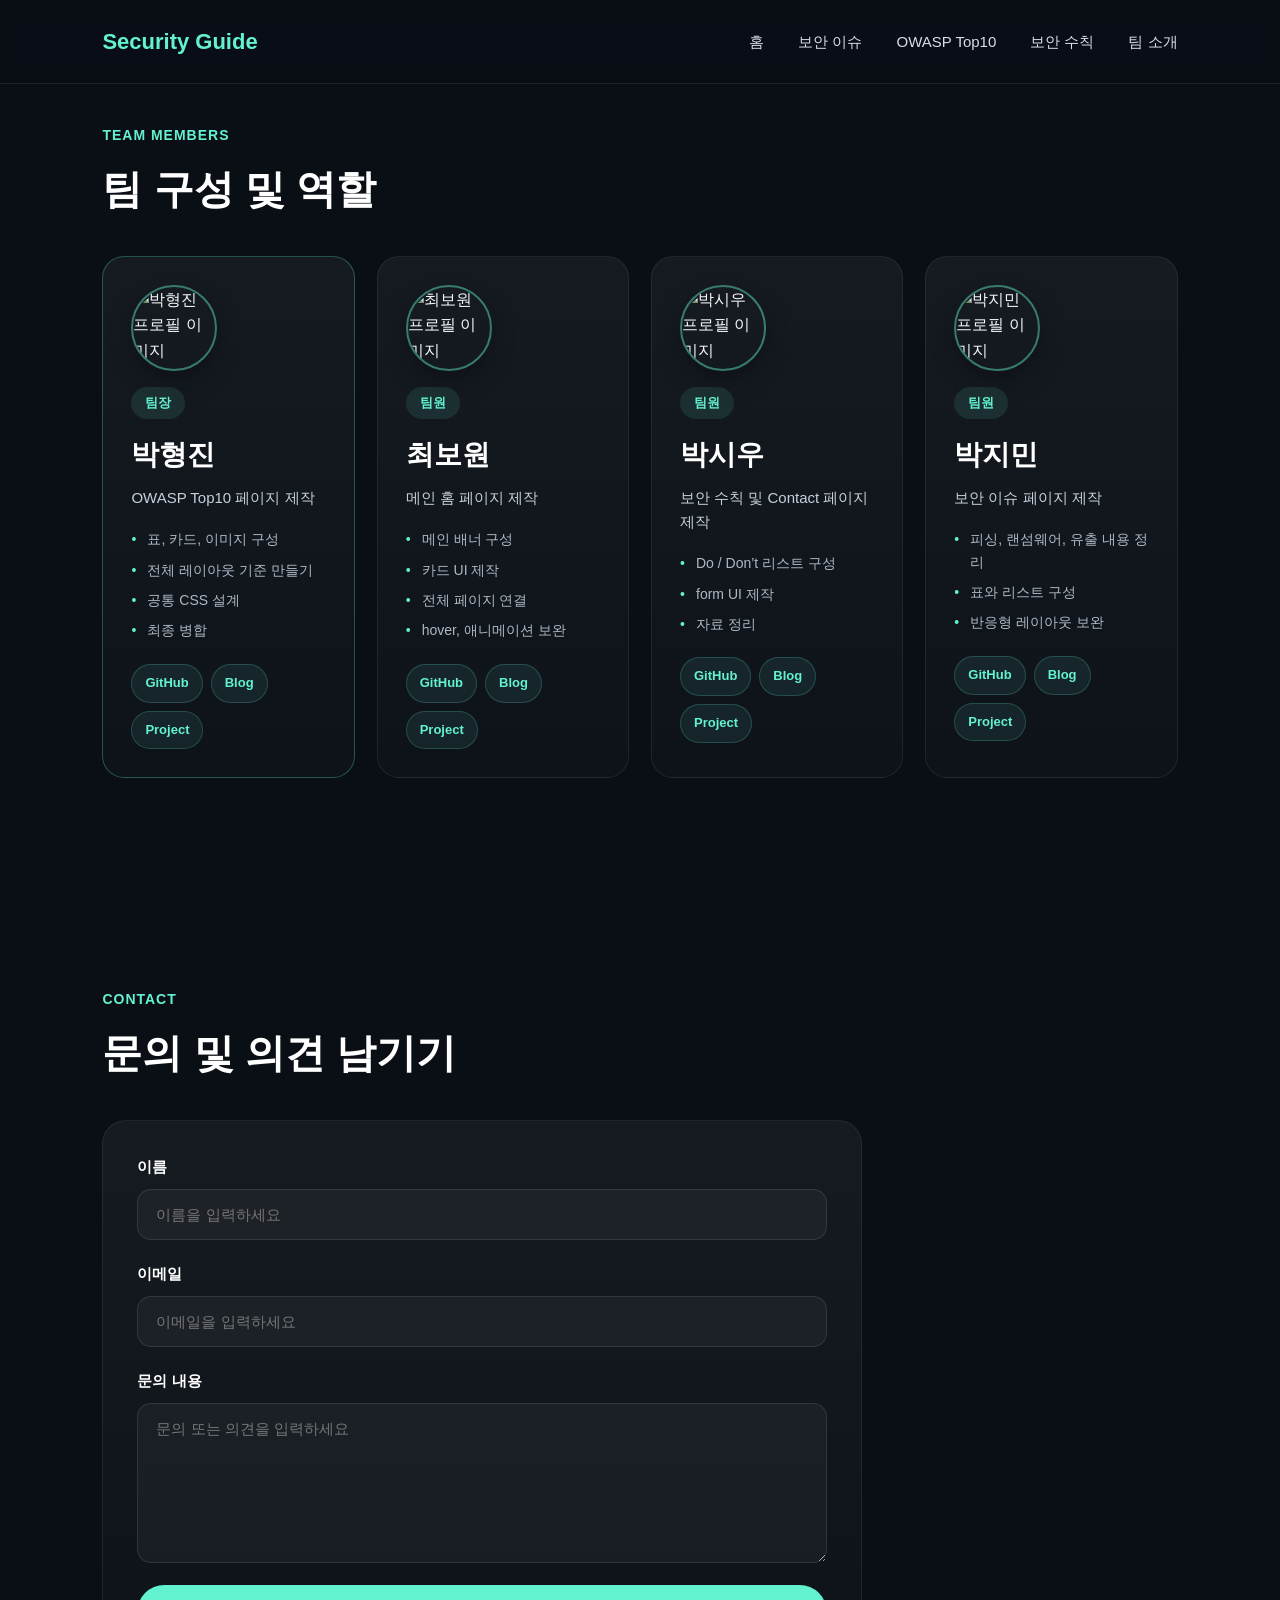
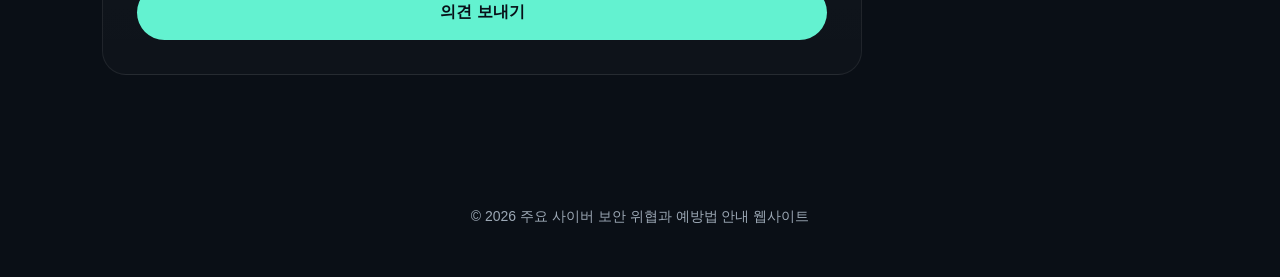
==== contact.html @ a044f568 "ver1" ====
<!doctype html>
<html lang="ko">
  <head>
    <meta charset="UTF-8" />
    <meta name="viewport" content="width=device-width, initial-scale=1.0" />
    <title>Security Guide</title>
    <link rel="stylesheet" href="style.css" />
    <link rel="stylesheet" href="contact.css" />
  </head>
  <body>
    <!-- 위쪽 이동하는 칸 -->
    <header class="header">
      <div class="logo">Security Guide</div>
      <nav class="nav">
        <ul>
          <li><a href="index.html">홈</a></li>
          <li><a href="issue.html">보안 이슈</a></li>
          <li><a href="owasp.html">OWASP Top10</a></li>
          <li><a href="real.html">보안 수칙</a></li>
          <li><a href="contact.html">팀 소개</a></li>
        </ul>
      </nav>
    </header>
    <!-- 팀원 역할 카드 -->
    <section class="section contact-section">
      <div class="section-title-wrap">
        <p class="section-label">Team Members</p>
        <h2 class="section-title">팀 구성 및 역할</h2>
      </div>
      <div class="team-grid">
        <div class="team-card leader">
          <img
            src="img/park.avif"
            alt="박형진 프로필 이미지"
            class="team-profile-img"
          />
          <span class="team-role">팀장</span>
          <h3>박형진</h3>
          <p>OWASP Top10 페이지 제작</p>
          <ul>
            <li>표, 카드, 이미지 구성</li>
            <li>전체 레이아웃 기준 만들기</li>
            <li>공통 CSS 설계</li>
            <li>최종 병합</li>
          </ul>
          <div class="member-links">
            <a href="#" target="_blank">GitHub</a>
            <a href="#" target="_blank">Blog</a>
            <a href="#" target="_blank">Project</a>
          </div>
        </div>
        <div class="team-card">
          <img
            src="img/park.avif"
            alt="최보원 프로필 이미지"
            class="team-profile-img"
          />
          <span class="team-role">팀원</span>
          <h3>최보원</h3>
          <p>메인 홈 페이지 제작</p>
          <ul>
            <li>메인 배너 구성</li>
            <li>카드 UI 제작</li>
            <li>전체 페이지 연결</li>
            <li>hover, 애니메이션 보완</li>
          </ul>
          <div class="member-links">
            <a href="#" target="_blank">GitHub</a>
            <a href="#" target="_blank">Blog</a>
            <a href="#" target="_blank">Project</a>
          </div>
        </div>
        <div class="team-card">
          <img
            src="img/siwoo.jpg"
            alt="박시우 프로필 이미지"
            class="team-profile-img"
          />
          <span class="team-role">팀원</span>
          <h3>박시우</h3>
          <p>보안 수칙 및 Contact 페이지 제작</p>
          <ul>
            <li>Do / Don’t 리스트 구성</li>
            <li>form UI 제작</li>
            <li>자료 정리</li>
          </ul>
          <div class="member-links">
            <a href="#" target="_blank">GitHub</a>
            <a href="#" target="_blank">Blog</a>
            <a href="#" target="_blank">Project</a>
          </div>
        </div>
        <div class="team-card">
          <img
            src="img/jimin.jpg"
            alt="박지민 프로필 이미지"
            class="team-profile-img"
          />
          <span class="team-role">팀원</span>
          <h3>박지민</h3>
          <p>보안 이슈 페이지 제작</p>
          <ul>
            <li>피싱, 랜섬웨어, 유출 내용 정리</li>
            <li>표와 리스트 구성</li>
            <li>반응형 레이아웃 보완</li>
          </ul>
          <div class="member-links">
            <a href="#" target="_blank">GitHub</a>
            <a href="#" target="_blank">Blog</a>
            <a href="#" target="_blank">Project</a>
          </div>
        </div>
      </div>
    </section>
    <!-- 문의 폼 -->
    <section class="section contact-form-section">
      <div class="section-title-wrap">
        <p class="section-label">Contact</p>
        <h2 class="section-title">문의 및 의견 남기기</h2>
      </div>
      <form class="contact-form">
        <div class="form-row">
          <label for="name">이름</label>
          <input type="text" id="name" placeholder="이름을 입력하세요" />
        </div>
        <div class="form-row">
          <label for="email">이메일</label>
          <input type="email" id="email" placeholder="이메일을 입력하세요" />
        </div>
        <div class="form-row">
          <label for="message">문의 내용</label>
          <textarea
            id="message"
            placeholder="문의 또는 의견을 입력하세요"
          ></textarea>
        </div>
        <button type="submit" class="form-btn">의견 보내기</button>
      </form>
    </section>
    <footer class="footer">
      <p>© 2026 주요 사이버 보안 위협과 예방법 안내 웹사이트</p>
    </footer>
  </body>
</html>
---- style.css ----
@import url('https://fonts.googleapis.com/css2?family=Pretendard:wght@400;500;600;700;800&display=swap');
* {
  margin: 0;
  padding: 0;
  box-sizing: border-box;
}

html {
  scroll-behavior: smooth;
}

/* =========================================================
  3. 사이트 전체 기본 설정
========================================================= */
body {
  font-family: 'Pretendard', sans-serif;
  background-color: #0a0f16;
  color: #f5f7fa;
  line-height: 1.6;
}

/* 링크 기본 밑줄 제거 */
a {
  text-decoration: none;
  color: inherit;
}

/* 리스트 점 제거 */
ul {
  list-style: none;
}

/* =========================================================
  섹션 설정
========================================================= */
.section {
  width: 100%;
  padding: 90px 8%;
}

/* 섹션 제목 묶음 */
.section-title-wrap {
  margin-bottom: 35px;
}

/* 섹션 위 작은 영어 라벨 */
.section-label {
  color: #63f2d0;
  font-size: 14px;
  font-weight: 600;
  margin-bottom: 10px;
  text-transform: uppercase;
  letter-spacing: 1px;
}

/* 섹션 큰 제목 */
.section-title {
  font-size: 40px;
  font-weight: 800;
  color: #ffffff;
}

/*==========================================================
  5. 상단 이동 쪽
========================================================= */
.header {
  width: 100%;
  padding: 24px 8%;
  display: flex;
  justify-content: space-between;
  align-items: center;
  position: sticky;
  top: 0;
  z-index: 1000;
  background: rgba(10, 15, 22, 0.82);
  backdrop-filter: blur(10px);
  border-bottom: 1px solid rgba(255, 255, 255, 0.08);
}

.logo {
  font-size: 22px;
  font-weight: 800;
  color: #63f2d0;
}

.nav ul {
  display: flex;
  gap: 34px;
}

.nav a {
  font-size: 15px;
  color: #d8dee9;
  transition: 0.25s;
}

.nav a:hover {
  color: #63f2d0;
}

/* =========================================================
메인 화면 파트
========================================================= */
.hero {
  position: relative;
  min-height: 88vh;
  display: flex;
  flex-direction: row;
  justify-content: space-between;
  align-items: center;
  gap: 40px;
  padding: 0 8%;
  background:
    linear-gradient(rgba(6, 10, 16, 0.6), rgba(6, 10, 16, 0.78)),
    url('img/main-bg.jpg') center/cover no-repeat;
  overflow: hidden;
}

.hero-overlay {
  position: absolute;
  inset: 0;
  background:
    radial-gradient(
      circle at 70% 30%,
      rgba(99, 242, 208, 0.14),
      transparent 28%
    ),
    linear-gradient(
      90deg,
      rgba(8, 12, 18, 0.96) 0%,
      rgba(8, 12, 18, 0.72) 40%,
      rgba(8, 12, 18, 0.25) 100%
    );
  z-index: 1;
}

.hero-content {
  position: relative;
  z-index: 2;
  flex: 1;
  max-width: 700px;
}

.hero-image {
  position: relative;
  z-index: 2;
  flex: 1;
  display: flex;
  justify-content: flex-end;
  align-items: center;
  transform: translateY(-20px);
}

.hero-image img {
  display: block;
  width: 100%;
  max-width: 700px;
  height: auto;
  object-fit: contain;
  filter: drop-shadow(0 20px 40px rgba(0, 0, 0, 0.35));
}

.hero-subtitle {
  font-size: 14px;
  font-weight: 700;
  color: #63f2d0;
  letter-spacing: 2px;
  margin-bottom: 14px;
}

.hero h1 {
  font-size: 64px;
  font-weight: 800;
  line-height: 1.1;
  margin-bottom: 24px;
}

.hero-text {
  font-size: 19px;
  color: #c8d0da;
  margin-bottom: 34px;
}

.hero-buttons {
  display: flex;
  gap: 16px;
  flex-wrap: wrap;
}

/* =========================================================
버튼
========================================================= */
.btn {
  display: inline-block;
  padding: 15px 26px;
  border-radius: 999px;
  font-weight: 700;
  font-size: 15px;
  transition: 0.25s ease;
}

.btn-primary {
  background: #63f2d0;
  color: #081018;
}

.btn-primary:hover {
  transform: translateY(-2px);
  box-shadow: 0 10px 24px rgba(99, 242, 208, 0.25);
}

.btn-secondary {
  border: 1px solid rgba(255, 255, 255, 0.18);
  background: rgba(255, 255, 255, 0.04);
  color: #ffffff;
}

.btn-secondary:hover {
  border-color: #63f2d0;
  color: #63f2d0;
}

/* =========================================================
사이트 소개하는 곳
========================================================= */
.intro-grid {
  display: grid;
  grid-template-columns: 1.1fr 1fr;
  gap: 28px;
}

.intro-text-box,
.quick-card,
.tip-item,
.issue-card,
.owasp-card {
  background: linear-gradient(
    180deg,
    rgba(255, 255, 255, 0.04),
    rgba(255, 255, 255, 0.02)
  );
  border: 1px solid rgba(255, 255, 255, 0.06);
  border-radius: 20px;
}

.intro-text-box {
  padding: 32px;
  color: #d2d9e3;
  font-size: 17px;
}

.intro-text-box p + p {
  margin-top: 16px;
}

.quick-links {
  display: flex;
  flex-direction: column;
  gap: 18px;
}

.quick-card {
  display: flex;
  align-items: center;
  gap: 20px;
  padding: 24px;
  transition: 0.25s;
}

.quick-card:hover {
  transform: translateY(-4px);
  border-color: rgba(99, 242, 208, 0.35);
  box-shadow: 0 12px 30px rgba(0, 0, 0, 0.22);
}

.quick-number {
  min-width: 52px;
  height: 52px;
  border-radius: 50%;
  background: rgba(99, 242, 208, 0.1);
  color: #63f2d0;
  display: flex;
  justify-content: center;
  align-items: center;
  font-weight: 800;
}

.quick-card h3 {
  font-size: 22px;
  margin-bottom: 4px;
  color: #ffffff;
}

.quick-card p {
  font-size: 15px;
  color: #b7c0cb;
}

/* =========================================================
실생활 보안 수칙 파트
========================================================= */
.tips-list {
  display: grid;
  grid-template-columns: repeat(2, 1fr);
  gap: 18px;
}

/* 수칙 하나하나 */
.tip-item {
  padding: 24px 28px;
  font-size: 16px;
  color: #eef2f7;
  position: relative;
  padding-left: 70px;
  display: flex;
  flex-direction: column;
  justify-content: center;
}

.tip-item::before {
  content: '✓';
  position: absolute;
  left: 22px;
  top: 50%;
  transform: translateY(-50%);
  width: 24px;
  height: 24px;
  border-radius: 50%;
  background: rgba(99, 242, 208, 0.14);
  color: #63f2d0;
  font-weight: 800;
  display: flex;
  justify-content: center;
  align-items: center;
}
.tip-item h3 {
  font-size: 24px;
  margin-bottom: 10px;
  color: #ffffff;
}

.tip-item p {
  font-size: 15px;
  color: #c7d0da;
  margin-bottom: 10px;
  line-height: 1.6;
}

.tip-item span {
  font-size: 15px;
  font-weight: 600;
  color: #63f2d0;
}

.tips-more-link-wrap {
  margin-top: 32px;
  display: flex;
  justify-content: center;
}

.tips-more-link {
  display: inline-flex;
  align-items: center;
  justify-content: center;
  padding: 18px 42px;
  min-width: 320px;
  border-radius: 18px;
  background: linear-gradient(
    180deg,
    rgba(99, 242, 208, 0.08),
    rgba(99, 242, 208, 0.03)
  );
  border: 1px solid rgba(99, 242, 208, 0.2);
  color: #63f2d0;
  font-size: 20px;
  font-weight: 700;
  text-decoration: none;
  box-shadow: 0 10px 24px rgba(0, 0, 0, 0.18);
  transition: all 0.25s ease;
}

.tips-more-link:hover {
  background: linear-gradient(
    180deg,
    rgba(99, 242, 208, 0.14),
    rgba(99, 242, 208, 0.06)
  );
  border-color: rgba(99, 242, 208, 0.45);
  transform: translateY(-2px);
  box-shadow: 0 16px 30px rgba(99, 242, 208, 0.1);
}
/* =========================================================
최신 보안 뉴스
========================================================= */
.issue-grid {
  display: grid;
  grid-template-columns: repeat(3, 1fr);
  gap: 22px;
}

.issue-card {
  padding: 30px;
  min-height: 280px;
  display: flex;
  flex-direction: column;
  justify-content: space-between;
  transition: 0.25s;
}

.issue-card:hover {
  transform: translateY(-6px);
  border-color: rgba(99, 242, 208, 0.35);
  box-shadow: 0 14px 32px rgba(0, 0, 0, 0.24);
}

.issue-tag {
  display: inline-block;
  margin-bottom: 14px;
  color: #63f2d0;
  font-size: 13px;
  font-weight: 700;
  letter-spacing: 1px;
}

.issue-card h3 {
  font-size: 28px;
  margin-bottom: 12px;
}

.issue-card p {
  font-size: 16px;
  color: #c3ccd6;
  margin-bottom: 22px;
}

.card-link {
  width: fit-content;
  font-weight: 700;
  color: #ffffff;
  border-bottom: 1px solid rgba(255, 255, 255, 0.2);
  padding-bottom: 4px;
  transition: 0.25s;
}

.card-link:hover {
  color: #63f2d0;
  border-color: #63f2d0;
}

/* =========================================================
owasp 파트
========================================================= */
.owasp-grid {
  display: grid;
  grid-template-columns: repeat(4, 1fr);
  gap: 18px;
}

.owasp-card {
  padding: 24px;
  min-height: 190px;
}

.owasp-card h3 {
  font-size: 22px;
  color: #63f2d0;
  margin-bottom: 12px;
}

.owasp-card p {
  color: #c7d0da;
  font-size: 15px;
}

/* =========================================================
  13. 하단 글
========================================================= */
.bottom-banner {
  position: relative;
  margin: 40px 8% 0;
  border-radius: 28px;
  overflow: hidden;
  min-height: 300px;
  display: flex;
  align-items: center;
  justify-content: center;
  padding: 50px 8%;
  background:
    linear-gradient(rgba(5, 10, 15, 0.6), rgba(5, 10, 15, 0.76)),
    url('img/bottom-bg.jpg') center/cover no-repeat;
}

.bottom-overlay {
  position: absolute;
  inset: 0;
  background: linear-gradient(
    90deg,
    rgba(9, 14, 20, 0.92),
    rgba(9, 14, 20, 0.45)
  );
}

.bottom-content {
  position: relative;
  z-index: 2;
  text-align: center;
  max-width: 950px;
}

.bottom-label {
  color: #63f2d0;
  font-size: 13px;
  font-weight: 700;
  letter-spacing: 2px;
  margin-bottom: 18px;
  text-transform: uppercase;
}

.bottom-content h2 {
  font-size: 42px;
  line-height: 1.25;
  font-weight: 800;
  color: #ffffff;
}

/* =========================================================
가장 아래쪽
========================================================= */
.footer {
  text-align: center;
  padding: 40px 20px 50px;
  color: #9ca8b5;
  font-size: 14px;
}

/* =========================================================
반응형 움직임?
========================================================= */
@media (max-width: 1200px) {
  .hero h1 {
    font-size: 56px;
  }

  .issue-grid {
    grid-template-columns: 1fr;
  }

  .owasp-grid {
    grid-template-columns: repeat(2, 1fr);
  }

  .hero-image img {
    max-width: 430px;
  }
}

@media (max-width: 900px) {
  .header {
    flex-direction: column;
    gap: 16px;
  }

  .nav ul {
    gap: 18px;
    flex-wrap: wrap;
    justify-content: center;
  }

  .hero {
    min-height: 78vh;
    flex-direction: column;
    justify-content: center;
    text-align: center;
    padding-top: 60px;
    padding-bottom: 60px;
  }

  .hero h1 {
    font-size: 44px;
  }

  .hero-text {
    font-size: 17px;
  }

  .intro-grid,
  .tips-list,
  .owasp-grid {
    grid-template-columns: 1fr;
  }

  .section-title {
    font-size: 32px;
  }

  .bottom-content h2 {
    font-size: 32px;
  }

  .hero-buttons {
    justify-content: center;
  }

  .hero-image img {
    max-width: 360px;
    margin-top: 10px;
  }
}

@media (max-width: 600px) {
  .section {
    padding: 70px 6%;
  }

  .header {
    padding: 20px 6%;
  }

  .hero {
    padding-left: 6%;
    padding-right: 6%;
  }

  .hero h1 {
    font-size: 34px;
  }

  .hero-text {
    font-size: 15px;
  }

  .btn {
    width: 100%;
    text-align: center;
  }

  .issue-card h3,
  .quick-card h3 {
    font-size: 22px;
  }

  .bottom-banner {
    margin: 20px 6% 0;
    min-height: 220px;
  }

  .bottom-content h2 {
    font-size: 26px;
  }

  .hero-image img {
    max-width: 280px;
  }
}
---- contact.css ----
/* =========================================================
  팀원 카드 전체 영역
========================================================= */
.contact-section {
  padding-top: 40px;
}

.team-grid {
  display: grid;
  grid-template-columns: repeat(4, 1fr);
  gap: 22px;
}

/* =========================================================
  팀원 카드 디자인
========================================================= */
.team-card {
  padding: 28px;
  border-radius: 22px;
  background: linear-gradient(
    180deg,
    rgba(255, 255, 255, 0.05),
    rgba(255, 255, 255, 0.02)
  );
  border: 1px solid rgba(255, 255, 255, 0.07);
  transition: 0.25s ease;

  display: flex;
  flex-direction: column;
  align-items: flex-start;
}

.team-card:hover {
  transform: translateY(-6px);
  border-color: rgba(99, 242, 208, 0.35);
  box-shadow: 0 16px 32px rgba(0, 0, 0, 0.24);
}

.team-card.leader {
  border-color: rgba(99, 242, 208, 0.28);
}

/* =========================================================
  팀원 프로필 이미지
========================================================= */
.team-profile-img {
  width: 86px;
  height: 86px;
  border-radius: 50%;
  object-fit: cover;
  margin-bottom: 16px;
  border: 2px solid rgba(99, 242, 208, 0.45);
  box-shadow: 0 10px 24px rgba(0, 0, 0, 0.28);
}

/* =========================================================
  팀장 / 팀원 표시
========================================================= */
.team-role {
  display: inline-block;
  margin-bottom: 14px;
  padding: 6px 14px;
  border-radius: 999px;
  background: rgba(99, 242, 208, 0.1);
  color: #63f2d0;
  font-size: 13px;
  font-weight: 700;
}

/* =========================================================
  이름 / 설명
========================================================= */
.team-card h3 {
  font-size: 28px;
  color: #ffffff;
  margin-bottom: 8px;
}

.team-card p {
  color: #c7d0da;
  font-size: 15px;
  margin-bottom: 18px;
}

/* =========================================================
  담당 업무 리스트
========================================================= */
.team-card ul {
  display: flex;
  flex-direction: column;
  gap: 8px;
}

.team-card li {
  color: #aeb8c4;
  font-size: 14px;
  position: relative;
  padding-left: 16px;
}

.team-card li::before {
  content: '•';
  position: absolute;
  left: 0;
  color: #63f2d0;
}

/* =========================================================
  링크 버튼 (GitHub / Blog / Project)
========================================================= */
.member-links {
  display: flex;
  flex-wrap: wrap;
  gap: 8px;
  margin-top: 22px;
}

.member-links a {
  padding: 8px 13px;
  border-radius: 999px;
  background: rgba(99, 242, 208, 0.08);
  border: 1px solid rgba(99, 242, 208, 0.2);
  color: #63f2d0;
  font-size: 13px;
  font-weight: 700;
  transition: 0.25s ease;
}

.member-links a:hover {
  background: rgba(99, 242, 208, 0.16);
  border-color: rgba(99, 242, 208, 0.45);
  transform: translateY(-2px);
}

/* =========================================================
  문의 폼 영역
========================================================= */
.contact-form-section {
  padding-top: 40px;
  margin-top: 80px;
}

.contact-form {
  max-width: 760px;
  padding: 34px;
  border-radius: 24px;
  background: linear-gradient(
    180deg,
    rgba(255, 255, 255, 0.05),
    rgba(255, 255, 255, 0.02)
  );
  border: 1px solid rgba(255, 255, 255, 0.07);
}

/* =========================================================
  입력 필드
========================================================= */
.form-row {
  display: flex;
  flex-direction: column;
  gap: 10px;
  margin-bottom: 22px;
}

.form-row label {
  color: #ffffff;
  font-size: 15px;
  font-weight: 700;
}

.form-row input,
.form-row textarea {
  width: 100%;
  padding: 16px 18px;
  border-radius: 14px;
  border: 1px solid rgba(255, 255, 255, 0.1);
  background: rgba(255, 255, 255, 0.04);
  color: #ffffff;
  font-size: 15px;
  outline: none;
  font-family: inherit;
}

.form-row input:focus,
.form-row textarea:focus {
  border-color: rgba(99, 242, 208, 0.55);
}

.form-row textarea {
  min-height: 160px;
  resize: vertical;
}

/* =========================================================
  제출 버튼
========================================================= */
.form-btn {
  width: 100%;
  padding: 17px;
  border: none;
  border-radius: 999px;
  background: #63f2d0;
  color: #081018;
  font-size: 16px;
  font-weight: 800;
  cursor: pointer;
  transition: 0.25s ease;
}

.form-btn:hover {
  transform: translateY(-2px);
  box-shadow: 0 12px 26px rgba(99, 242, 208, 0.22);
}

/* =========================================================
  반응형
========================================================= */
@media (max-width: 1200px) {
  .team-grid {
    grid-template-columns: repeat(2, 1fr);
  }
}

@media (max-width: 700px) {
  .team-grid {
    grid-template-columns: 1fr;
  }

  .contact-form {
    padding: 24px;
  }

  .team-card h3 {
    font-size: 24px;
  }
}
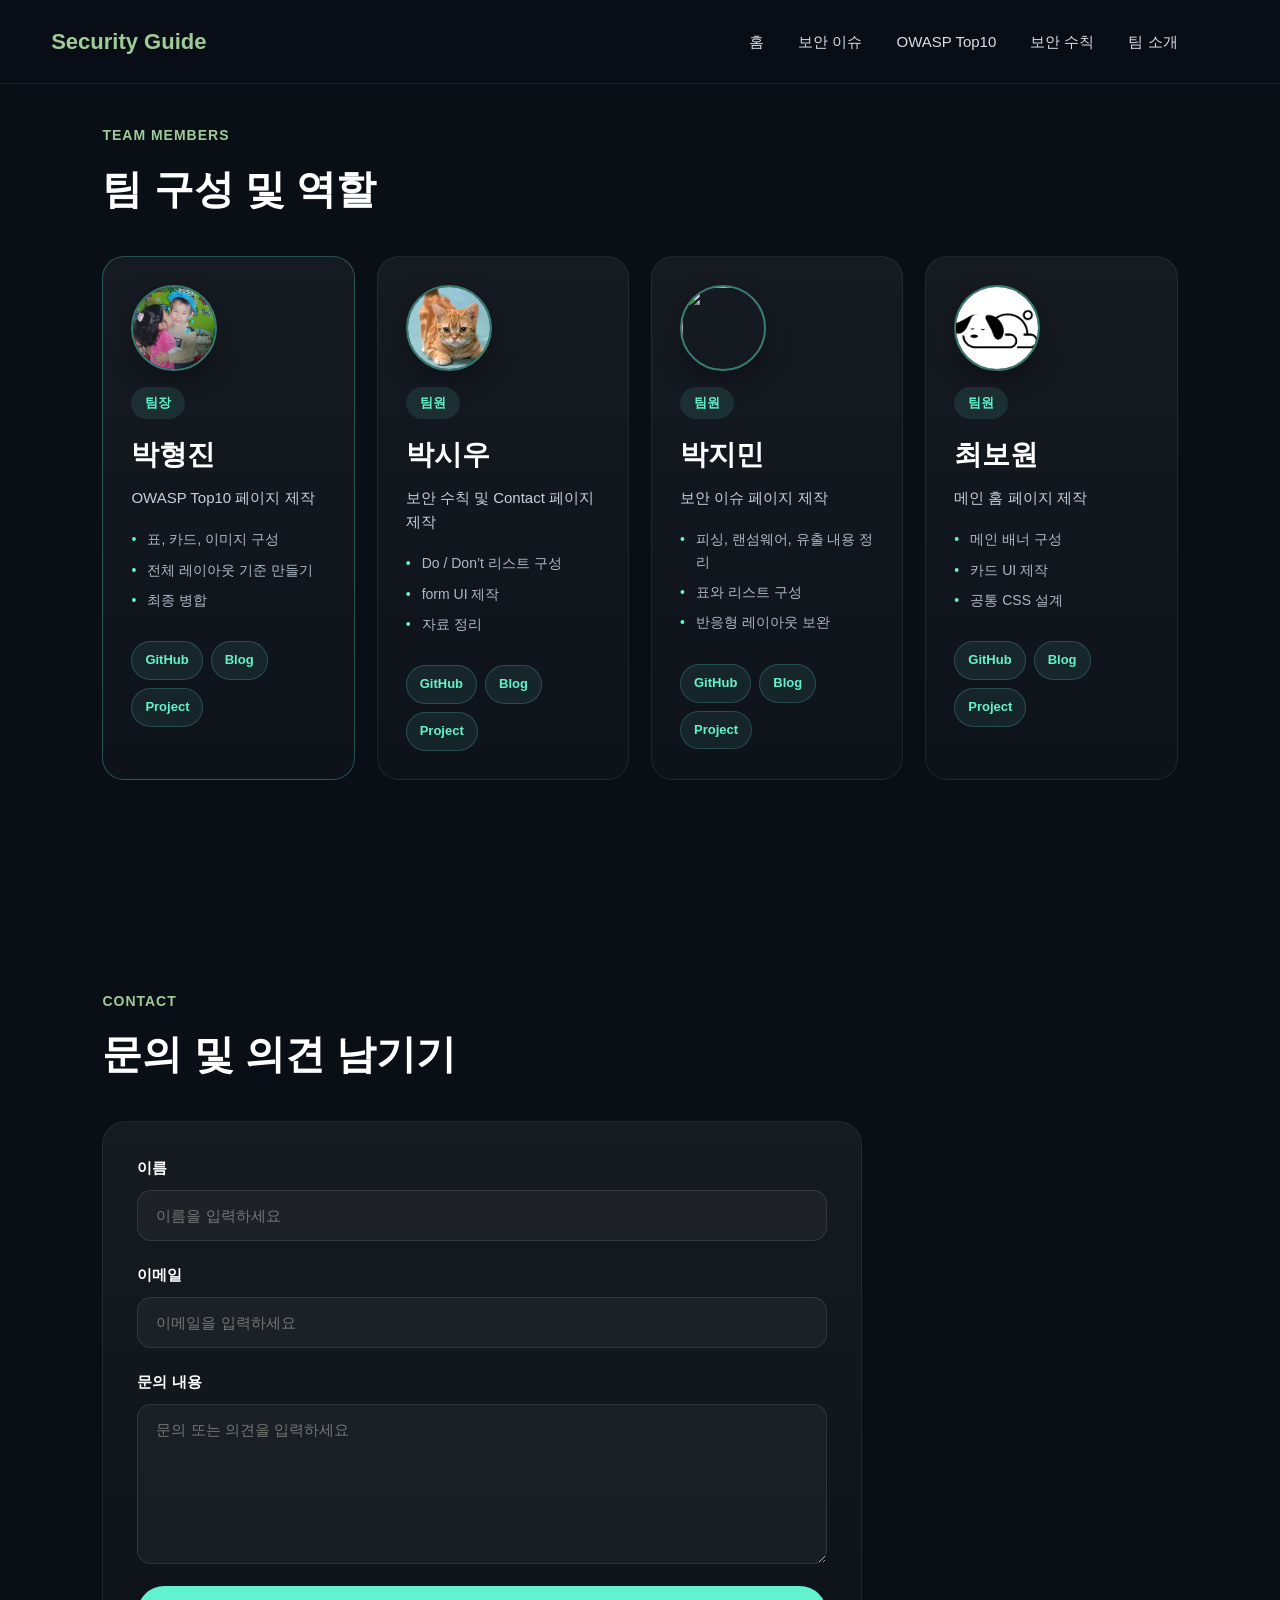
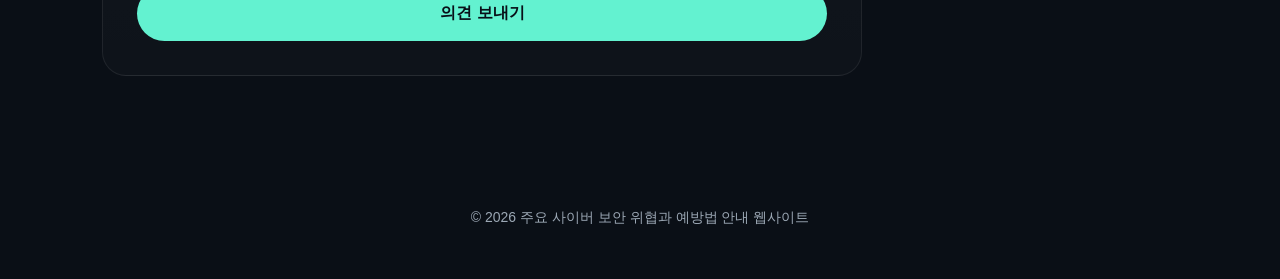
==== commit ece1489d: "ver1.1" ====
--- a/contact.html
+++ b/contact.html
@@ -28,54 +28,31 @@
         <h2 class="section-title">팀 구성 및 역할</h2>
       </div>
       <div class="team-grid">
+        <!-- 박형진 -->
         <div class="team-card leader">
-          <img
-            src="img/park.avif"
-            alt="박형진 프로필 이미지"
-            class="team-profile-img"
-          />
+          <img src="img/realpark.jpg" class="team-profile-img" />
           <span class="team-role">팀장</span>
           <h3>박형진</h3>
           <p>OWASP Top10 페이지 제작</p>
           <ul>
             <li>표, 카드, 이미지 구성</li>
             <li>전체 레이아웃 기준 만들기</li>
-            <li>공통 CSS 설계</li>
             <li>최종 병합</li>
           </ul>
           <div class="member-links">
-            <a href="#" target="_blank">GitHub</a>
-            <a href="#" target="_blank">Blog</a>
-            <a href="#" target="_blank">Project</a>
+            <a href="https://github.com/hamzgi" target="_blank">GitHub</a>
+            <a href="https://hamzgi.tistory.com/" target="_blank">Blog</a>
+            <a
+              href="https://my-portfolio-one-roan-5qzfohg8ig.vercel.app/"
+              target="_blank"
+              >Project</a
+            >
           </div>
         </div>
+
+        <!-- 박시우 -->
         <div class="team-card">
-          <img
-            src="img/park.avif"
-            alt="최보원 프로필 이미지"
-            class="team-profile-img"
-          />
-          <span class="team-role">팀원</span>
-          <h3>최보원</h3>
-          <p>메인 홈 페이지 제작</p>
-          <ul>
-            <li>메인 배너 구성</li>
-            <li>카드 UI 제작</li>
-            <li>전체 페이지 연결</li>
-            <li>hover, 애니메이션 보완</li>
-          </ul>
-          <div class="member-links">
-            <a href="#" target="_blank">GitHub</a>
-            <a href="#" target="_blank">Blog</a>
-            <a href="#" target="_blank">Project</a>
-          </div>
-        </div>
-        <div class="team-card">
-          <img
-            src="img/siwoo.jpg"
-            alt="박시우 프로필 이미지"
-            class="team-profile-img"
-          />
+          <img src="img/siwoo.png" class="team-profile-img" />
           <span class="team-role">팀원</span>
           <h3>박시우</h3>
           <p>보안 수칙 및 Contact 페이지 제작</p>
@@ -85,17 +62,19 @@
             <li>자료 정리</li>
           </ul>
           <div class="member-links">
-            <a href="#" target="_blank">GitHub</a>
-            <a href="#" target="_blank">Blog</a>
-            <a href="#" target="_blank">Project</a>
+            <a href="https://github.com/park478392" target="_blank">GitHub</a>
+            <a href="https://blog.naver.com/darknix03088" target="_blank"
+              >Blog</a
+            >
+            <a href=":https://abc-theta-seven.vercel.app/" target="_blank"
+              >Project</a
+            >
           </div>
         </div>
+
+        <!-- 박지민 -->
         <div class="team-card">
-          <img
-            src="img/jimin.jpg"
-            alt="박지민 프로필 이미지"
-            class="team-profile-img"
-          />
+          <img src="img/jimin.jpg" class="team-profile-img" />
           <span class="team-role">팀원</span>
           <h3>박지민</h3>
           <p>보안 이슈 페이지 제작</p>
@@ -105,9 +84,35 @@
             <li>반응형 레이아웃 보완</li>
           </ul>
           <div class="member-links">
-            <a href="#" target="_blank">GitHub</a>
-            <a href="#" target="_blank">Blog</a>
-            <a href="#" target="_blank">Project</a>
+            <a href="https://github.com/wlals0693" target="_blank">GitHub</a>
+            <a href="https://jimin0703.tistory.com/" target="_blank">Blog</a>
+            <a
+              href="https://portfolio-zeta-ten-lrqroc49jx.vercel.app/"
+              target="_blank"
+              >Project</a
+            >
+          </div>
+        </div>
+
+        <!-- 최보원 -->
+        <div class="team-card">
+          <img src="img/bowon.png" class="team-profile-img" />
+          <span class="team-role">팀원</span>
+          <h3>최보원</h3>
+          <p>메인 홈 페이지 제작</p>
+          <ul>
+            <li>메인 배너 구성</li>
+            <li>카드 UI 제작</li>
+            <li>공통 CSS 설계</li>
+          </ul>
+          <div class="member-links">
+            <a href="https://github.com/Solalise" target="_blank">GitHub</a>
+            <a href="https://choebowon0.tistory.com/" target="_blank">Blog</a>
+            <a
+              href="https://portfolio-site-green-eta.vercel.app/"
+              target="_blank"
+              >Project</a
+            >
           </div>
         </div>
       </div>
--- a/style.css
+++ b/style.css
@@ -45,7 +45,7 @@
 
 /* 섹션 위 작은 영어 라벨 */
 .section-label {
-  color: #63f2d0;
+  color: #9fcb98;
   font-size: 14px;
   font-weight: 600;
   margin-bottom: 10px;
@@ -65,7 +65,7 @@
 ========================================================= */
 .header {
   width: 100%;
-  padding: 24px 8%;
+  padding: 24px 8% 24px 4%;
   display: flex;
   justify-content: space-between;
   align-items: center;
@@ -80,7 +80,7 @@
 .logo {
   font-size: 22px;
   font-weight: 800;
-  color: #63f2d0;
+  color: #9fcb98;
 }
 
 .nav ul {
@@ -93,9 +93,8 @@
   color: #d8dee9;
   transition: 0.25s;
 }
-
 .nav a:hover {
-  color: #63f2d0;
+  color: #9fcb98;
 }
 
 /* =========================================================
@@ -110,27 +109,14 @@
   align-items: center;
   gap: 40px;
   padding: 0 8%;
-  background:
-    linear-gradient(rgba(6, 10, 16, 0.6), rgba(6, 10, 16, 0.78)),
-    url('img/main-bg.jpg') center/cover no-repeat;
+  background: url('img/main-bg.jpg') center/cover no-repeat;
   overflow: hidden;
 }
 
 .hero-overlay {
   position: absolute;
   inset: 0;
-  background:
-    radial-gradient(
-      circle at 70% 30%,
-      rgba(99, 242, 208, 0.14),
-      transparent 28%
-    ),
-    linear-gradient(
-      90deg,
-      rgba(8, 12, 18, 0.96) 0%,
-      rgba(8, 12, 18, 0.72) 40%,
-      rgba(8, 12, 18, 0.25) 100%
-    );
+  background: rgba(8, 12, 18, 0.72);
   z-index: 1;
 }
 
@@ -163,7 +149,7 @@
 .hero-subtitle {
   font-size: 14px;
   font-weight: 700;
-  color: #63f2d0;
+  color: #9fcb98;
   letter-spacing: 2px;
   margin-bottom: 14px;
 }
@@ -200,13 +186,13 @@
 }
 
 .btn-primary {
-  background: #63f2d0;
+  background: #9fcb98;
   color: #081018;
 }
 
 .btn-primary:hover {
   transform: translateY(-2px);
-  box-shadow: 0 10px 24px rgba(99, 242, 208, 0.25);
+  box-shadow: 0 10px 24px rgba(159, 203, 152, 0.25);
 }
 
 .btn-secondary {
@@ -216,8 +202,8 @@
 }
 
 .btn-secondary:hover {
-  border-color: #63f2d0;
-  color: #63f2d0;
+  border-color: #9fcb98;
+  color: #9fcb98;
 }
 
 /* =========================================================
@@ -269,7 +255,7 @@
 
 .quick-card:hover {
   transform: translateY(-4px);
-  border-color: rgba(99, 242, 208, 0.35);
+  border-color: rgba(159, 203, 152, 0.45);
   box-shadow: 0 12px 30px rgba(0, 0, 0, 0.22);
 }
 
@@ -277,8 +263,8 @@
   min-width: 52px;
   height: 52px;
   border-radius: 50%;
-  background: rgba(99, 242, 208, 0.1);
-  color: #63f2d0;
+  background: rgba(159, 203, 152, 0.1);
+  color: #9fcb98;
   display: flex;
   justify-content: center;
   align-items: center;
@@ -326,8 +312,8 @@
   width: 24px;
   height: 24px;
   border-radius: 50%;
-  background: rgba(99, 242, 208, 0.14);
-  color: #63f2d0;
+  background: rgba(159, 203, 152, 0.14);
+  color: #9fcb98;
   font-weight: 800;
   display: flex;
   justify-content: center;
@@ -349,7 +335,7 @@
 .tip-item span {
   font-size: 15px;
   font-weight: 600;
-  color: #63f2d0;
+  color: #9fcb98;
 }
 
 .tips-more-link-wrap {
@@ -367,11 +353,11 @@
   border-radius: 18px;
   background: linear-gradient(
     180deg,
-    rgba(99, 242, 208, 0.08),
-    rgba(99, 242, 208, 0.03)
+    rgba(159, 203, 152, 0.08),
+    rgba(159, 203, 152, 0.03)
   );
-  border: 1px solid rgba(99, 242, 208, 0.2);
-  color: #63f2d0;
+  border: 1px solid rgba(159, 203, 152, 0.2);
+  color: #9fcb98;
   font-size: 20px;
   font-weight: 700;
   text-decoration: none;
@@ -383,11 +369,11 @@
   background: linear-gradient(
     180deg,
     rgba(99, 242, 208, 0.14),
-    rgba(99, 242, 208, 0.06)
+    rgba(159, 203, 152, 0.06)
   );
-  border-color: rgba(99, 242, 208, 0.45);
+  border-color: rgba(159, 203, 152, 0.45);
   transform: translateY(-2px);
-  box-shadow: 0 16px 30px rgba(99, 242, 208, 0.1);
+  box-shadow: 0 16px 30px rgba(159, 203, 152, 0.1);
 }
 /* =========================================================
 최신 보안 뉴스
@@ -416,7 +402,7 @@
 .issue-tag {
   display: inline-block;
   margin-bottom: 14px;
-  color: #63f2d0;
+  color: #9fcb98;
   font-size: 13px;
   font-weight: 700;
   letter-spacing: 1px;
@@ -443,8 +429,8 @@
 }
 
 .card-link:hover {
-  color: #63f2d0;
-  border-color: #63f2d0;
+  color: #9fcb98;
+  border-color: #9fcb98;
 }
 
 /* =========================================================
@@ -463,7 +449,7 @@
 
 .owasp-card h3 {
   font-size: 22px;
-  color: #63f2d0;
+  color: #9fcb98;
   margin-bottom: 12px;
 }
 
@@ -485,19 +471,13 @@
   align-items: center;
   justify-content: center;
   padding: 50px 8%;
-  background:
-    linear-gradient(rgba(5, 10, 15, 0.6), rgba(5, 10, 15, 0.76)),
-    url('img/bottom-bg.jpg') center/cover no-repeat;
+  background: url('img/bottom-bg.jpg') center/cover no-repeat;
 }
 
 .bottom-overlay {
   position: absolute;
   inset: 0;
-  background: linear-gradient(
-    90deg,
-    rgba(9, 14, 20, 0.92),
-    rgba(9, 14, 20, 0.45)
-  );
+  background: rgba(9, 14, 20, 0.72);
 }
 
 .bottom-content {
@@ -508,7 +488,7 @@
 }
 
 .bottom-label {
-  color: #63f2d0;
+  color: #9fcb98;
   font-size: 13px;
   font-weight: 700;
   letter-spacing: 2px;
@@ -613,7 +593,7 @@
   }
 
   .header {
-    padding: 20px 6%;
+    padding: 20px 6% 20px 4%;
   }
 
   .hero {
@@ -650,5 +630,188 @@
 
   .hero-image img {
     max-width: 280px;
-  }
-}
+    margin-top: 10px;
+  }
+}
+
+/* Add spacing between navigation bar and scrolled content */
+#issues {
+  padding-top: 100px; /* Adjust this value to increase or decrease the spacing */
+}
+
+#issues {
+  scroll-margin-top: 150px;
+}
+
+#tips {
+  scroll-margin-top: 50px;
+}
+
+/* real.html */
+.real-hero {
+  justify-content: center;
+  text-align: center;
+  min-height: 115vh;
+  padding: 110px 4% 90px;
+}
+
+.real-hero-content {
+  max-width: 1500px;
+  width: 100%;
+  margin: 0 auto;
+}
+
+.rule-tabs {
+  display: flex;
+  justify-content: center;
+  gap: 16px;
+  margin: 38px 0 48px;
+  flex-wrap: wrap;
+}
+
+.rule-tab {
+  min-width: 120px;
+  padding: 14px 22px;
+  border-radius: 14px;
+  background: rgba(99, 242, 208, 0.1);
+  border: 1px solid rgba(99, 242, 208, 0.35);
+  color: #63f2d0;
+  font-weight: 800;
+  text-align: center;
+}
+
+.rule-tab.active {
+  background: #63f2d0;
+  color: #081018;
+  font-weight: 900;
+}
+
+.rule-card-grid {
+  display: grid;
+  grid-template-columns: repeat(4, 1fr);
+  gap: 28px;
+  text-align: left;
+}
+
+.rule-card {
+  min-height: 560px;
+  padding: 36px;
+}
+
+.rule-summary {
+  margin: 18px 0;
+  padding: 14px 16px;
+  border-radius: 14px;
+  background: rgba(99, 242, 208, 0.08);
+  border-left: 4px solid #63f2d0;
+  color: #c8fff3;
+  font-weight: 800;
+  line-height: 1.5;
+}
+
+.rule-points {
+  list-style: none;
+  padding: 0;
+  margin: 0 0 18px;
+}
+
+.rule-points li {
+  padding: 10px 0;
+  color: #cbd5df;
+  border-bottom: 1px solid rgba(255, 255, 255, 0.07);
+  line-height: 1.5;
+}
+
+.rule-points strong {
+  display: inline-block;
+  min-width: 48px;
+  margin-right: 8px;
+  color: #63f2d0;
+}
+
+.rule-desc {
+  margin-top: auto;
+  padding-top: 12px;
+  color: #aeb9c6;
+  font-size: 15px;
+  line-height: 1.7;
+}
+
+.action-title {
+  text-align: center;
+}
+
+.action-card-wrap {
+  display: flex;
+  justify-content: center;
+  gap: 80px;
+  flex-wrap: wrap;
+}
+
+.action-card {
+  width: 520px;
+  max-width: 45%;
+  padding: 50px 45px;
+}
+
+.action-card h3 {
+  margin-bottom: 32px;
+}
+
+.action-list {
+  list-style: none;
+  padding: 0;
+  margin: 0;
+}
+
+.action-list li {
+  margin-bottom: 22px;
+  font-size: 16px;
+  font-weight: 600;
+  line-height: 1.8;
+}
+
+.do-list li {
+  color: #63f2d0;
+}
+
+.dont-list li {
+  color: #ff6b6b;
+}
+
+.action-bottom-box {
+  margin-top: 25px;
+  padding: 18px;
+  border-radius: 12px;
+  font-weight: 600;
+}
+
+.do-bottom {
+  border-left: 4px solid #63f2d0;
+}
+
+.dont-bottom {
+  border-left: 4px solid #ff6b6b;
+}
+
+@media (max-width: 1200px) {
+  .rule-card-grid {
+    grid-template-columns: repeat(2, 1fr);
+  }
+
+  .action-card {
+    width: 100%;
+    max-width: 520px;
+  }
+}
+
+@media (max-width: 700px) {
+  .rule-card-grid {
+    grid-template-columns: 1fr;
+  }
+
+  .action-card {
+    width: 100%;
+    max-width: 100%;
+  }
+}
--- a/contact.css
+++ b/contact.css
@@ -234,3 +234,12 @@
     font-size: 24px;
   }
 }
+.team-card {
+  display: flex;
+  flex-direction: column;
+  height: 100%;
+}
+
+.member-links {
+  margin-top: 30px;
+}
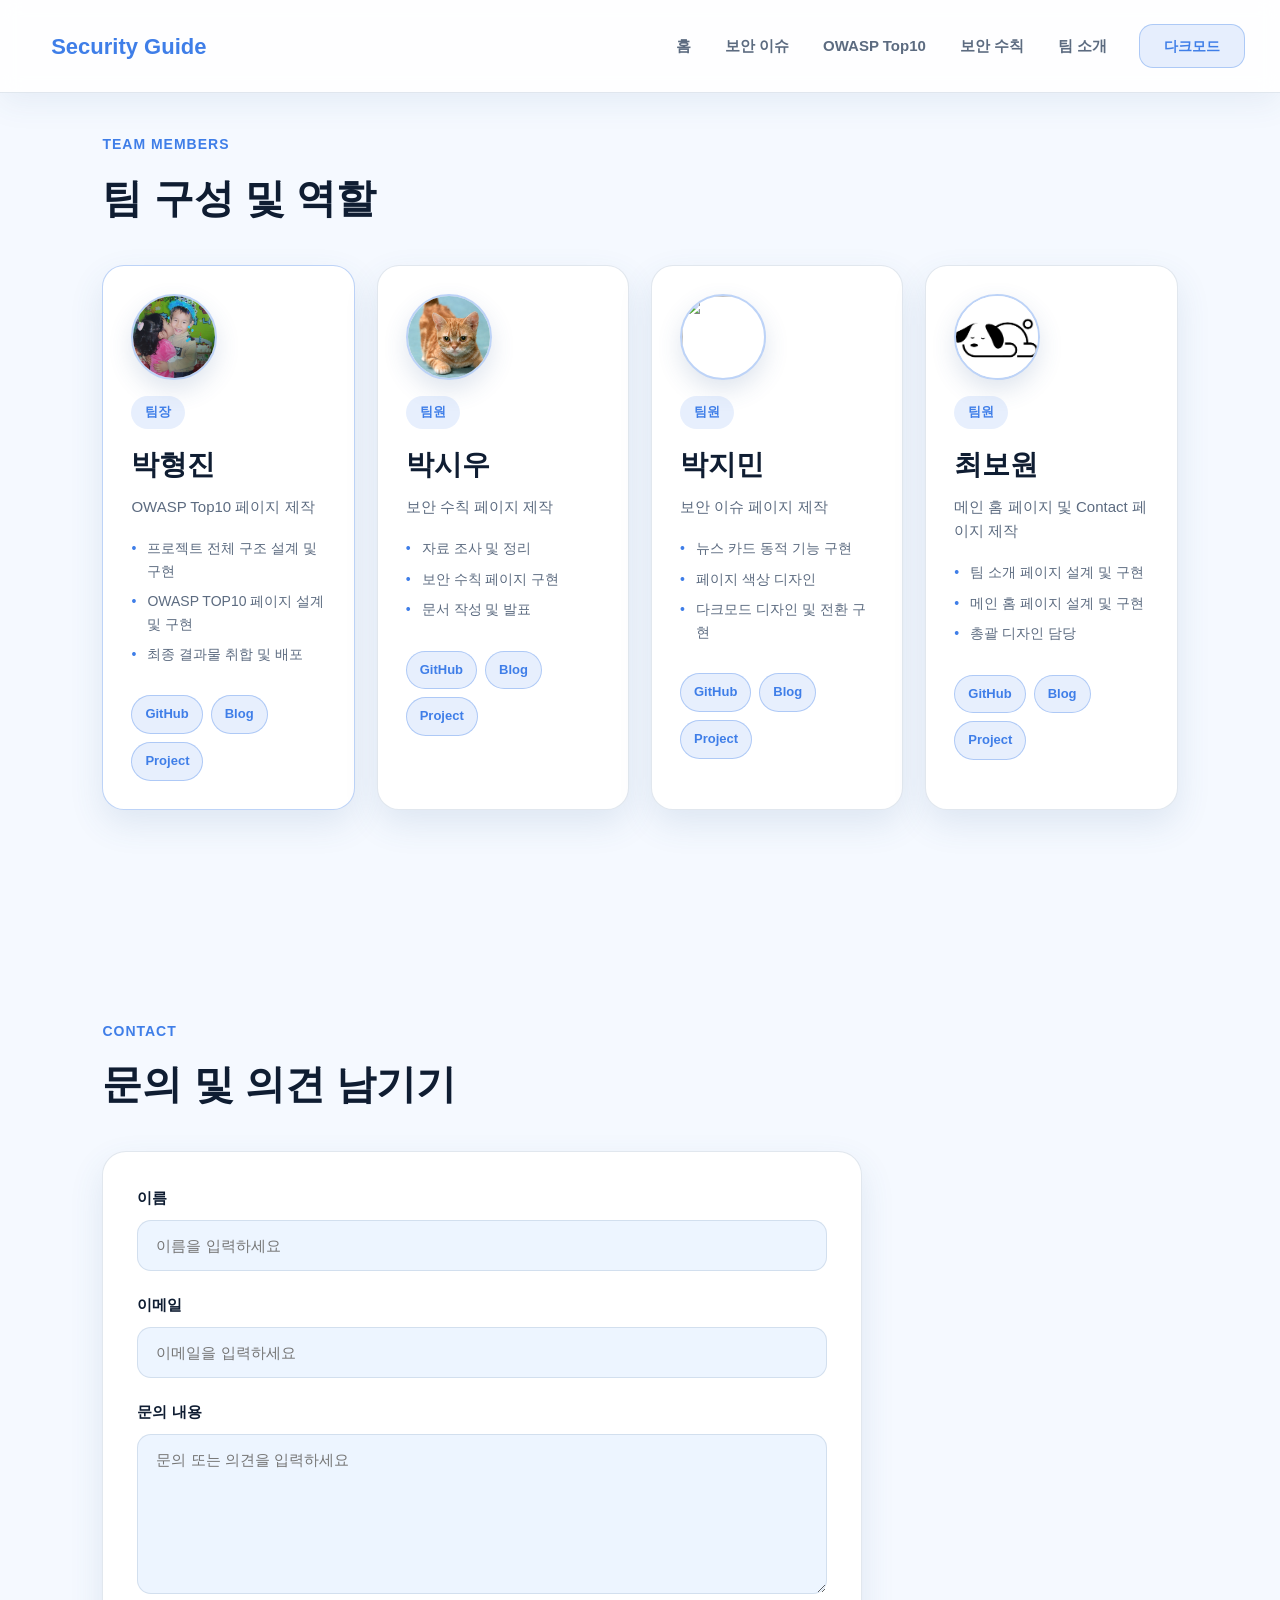
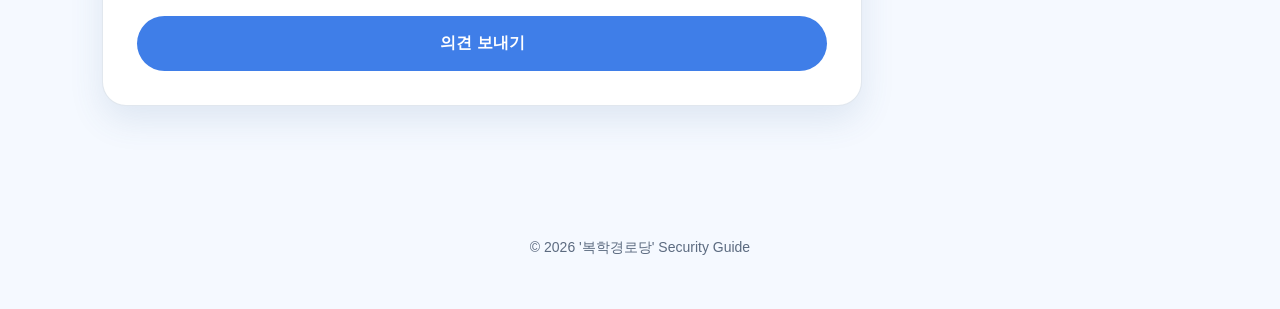
==== commit 8578cb51: "최종ver" ====
--- a/contact.html
+++ b/contact.html
@@ -4,6 +4,7 @@
     <meta charset="UTF-8" />
     <meta name="viewport" content="width=device-width, initial-scale=1.0" />
     <title>Security Guide</title>
+    <script src="theme.js"></script>
     <link rel="stylesheet" href="style.css" />
     <link rel="stylesheet" href="contact.css" />
   </head>
@@ -35,9 +36,9 @@
           <h3>박형진</h3>
           <p>OWASP Top10 페이지 제작</p>
           <ul>
-            <li>표, 카드, 이미지 구성</li>
-            <li>전체 레이아웃 기준 만들기</li>
-            <li>최종 병합</li>
+            <li>프로젝트 전체 구조 설계 및 구현</li>
+            <li>OWASP TOP10 페이지 설계 및 구현</li>
+            <li>최종 결과물 취합 및 배포</li>
           </ul>
           <div class="member-links">
             <a href="https://github.com/hamzgi" target="_blank">GitHub</a>
@@ -55,11 +56,11 @@
           <img src="img/siwoo.png" class="team-profile-img" />
           <span class="team-role">팀원</span>
           <h3>박시우</h3>
-          <p>보안 수칙 및 Contact 페이지 제작</p>
+          <p>보안 수칙 페이지 제작</p>
           <ul>
-            <li>Do / Don’t 리스트 구성</li>
-            <li>form UI 제작</li>
-            <li>자료 정리</li>
+            <li>자료 조사 및 정리</li>
+            <li>보안 수칙 페이지 구현</li>
+            <li>문서 작성 및 발표</li>
           </ul>
           <div class="member-links">
             <a href="https://github.com/park478392" target="_blank">GitHub</a>
@@ -79,9 +80,9 @@
           <h3>박지민</h3>
           <p>보안 이슈 페이지 제작</p>
           <ul>
-            <li>피싱, 랜섬웨어, 유출 내용 정리</li>
-            <li>표와 리스트 구성</li>
-            <li>반응형 레이아웃 보완</li>
+            <li>뉴스 카드 동적 기능 구현</li>
+            <li>페이지 색상 디자인</li>
+            <li>다크모드 디자인 및 전환 구현</li>
           </ul>
           <div class="member-links">
             <a href="https://github.com/wlals0693" target="_blank">GitHub</a>
@@ -99,11 +100,11 @@
           <img src="img/bowon.png" class="team-profile-img" />
           <span class="team-role">팀원</span>
           <h3>최보원</h3>
-          <p>메인 홈 페이지 제작</p>
+          <p>메인 홈 페이지 및 Contact 페이지 제작</p>
           <ul>
-            <li>메인 배너 구성</li>
-            <li>카드 UI 제작</li>
-            <li>공통 CSS 설계</li>
+            <li>팀 소개 페이지 설계 및 구현</li>
+            <li>메인 홈 페이지 설계 및 구현</li>
+            <li>총괄 디자인 담당</li>
           </ul>
           <div class="member-links">
             <a href="https://github.com/Solalise" target="_blank">GitHub</a>
@@ -143,7 +144,7 @@
       </form>
     </section>
     <footer class="footer">
-      <p>© 2026 주요 사이버 보안 위협과 예방법 안내 웹사이트</p>
+      <p>© 2026 '복학경로당' Security Guide</p>
     </footer>
   </body>
 </html>
--- a/style.css
+++ b/style.css
@@ -759,8 +759,8 @@
 }
 
 .action-list {
-  list-style: none;
-  padding: 0;
+  list-style: disc;
+  padding-left: 20px;
   margin: 0;
 }
 
@@ -814,4 +814,287 @@
     width: 100%;
     max-width: 100%;
   }
-}+}
+
+/* =========================================================
+  Light / Dark Theme
+========================================================= */
+:root {
+  --page-bg: #f5f9ff;
+  --surface: #ffffff;
+  --surface-soft: #edf5ff;
+  --surface-glass: rgba(255, 255, 255, 0.84);
+  --text-main: #17243a;
+  --text-strong: #0f1d32;
+  --text-muted: #5c6b80;
+  --text-soft: #728298;
+  --accent: #3f7ee8;
+  --accent-strong: #2f6fdf;
+  --accent-soft: rgba(63, 126, 232, 0.12);
+  --accent-border: rgba(63, 126, 232, 0.34);
+  --border-soft: rgba(47, 86, 136, 0.14);
+  --shadow-soft: 0 18px 48px rgba(55, 96, 150, 0.16);
+  --hero-overlay: rgba(245, 249, 255, 0.86);
+  --bottom-overlay: rgba(12, 28, 52, 0.28);
+}
+
+:root[data-theme='dark'] {
+  --page-bg: #0a0f16;
+  --surface: rgba(255, 255, 255, 0.04);
+  --surface-soft: rgba(255, 255, 255, 0.02);
+  --surface-glass: rgba(10, 15, 22, 0.82);
+  --text-main: #f5f7fa;
+  --text-strong: #ffffff;
+  --text-muted: #c8d0da;
+  --text-soft: #9ca8b5;
+  --accent: #9fcb98;
+  --accent-strong: #63f2d0;
+  --accent-soft: rgba(159, 203, 152, 0.12);
+  --accent-border: rgba(159, 203, 152, 0.38);
+  --border-soft: rgba(255, 255, 255, 0.08);
+  --shadow-soft: 0 18px 38px rgba(0, 0, 0, 0.24);
+  --hero-overlay: rgba(8, 12, 18, 0.72);
+  --bottom-overlay: rgba(9, 14, 20, 0.72);
+}
+
+body {
+  background: var(--page-bg);
+  color: var(--text-main);
+  transition:
+    background 0.25s ease,
+    color 0.25s ease;
+}
+
+.header {
+  background: var(--surface-glass);
+  border-bottom-color: var(--border-soft);
+  box-shadow: 0 10px 30px rgba(47, 86, 136, 0.08);
+  padding-right: 2.7%;
+}
+
+:root[data-theme='dark'] .header {
+  box-shadow: none;
+}
+
+.logo,
+.nav a:hover,
+.section-label,
+.hero-subtitle,
+.bottom-label,
+.issue-tag,
+.owasp-card h3,
+.tip-item span,
+.card-link:hover,
+.quick-number,
+.tip-item::before,
+.rule-points strong,
+.do-list li {
+  color: var(--accent);
+}
+
+.nav {
+  display: flex;
+  align-items: center;
+  gap: 22px;
+}
+
+.nav a {
+  color: var(--text-muted);
+  font-weight: 700;
+}
+
+.theme-toggle {
+  flex: 0 0 auto;
+  min-width: 106px;
+  padding: 10px 16px;
+  border: 1px solid var(--accent-border);
+  border-radius: 14px;
+  background: var(--accent-soft);
+  color: var(--accent);
+  font: inherit;
+  font-size: 14px;
+  font-weight: 800;
+  cursor: pointer;
+  transition:
+    background 0.25s ease,
+    border-color 0.25s ease,
+    color 0.25s ease,
+    transform 0.25s ease;
+}
+
+.theme-toggle:hover {
+  transform: translateY(-2px);
+  border-color: var(--accent);
+  background: var(--accent);
+  color: #ffffff;
+}
+
+.section-title,
+.hero h1,
+.quick-card h3,
+.tip-item h3,
+.issue-card h3,
+.bottom-content h2 {
+  color: var(--text-strong);
+}
+
+.hero-overlay {
+  background: var(--hero-overlay);
+}
+
+.hero-image img {
+  filter: drop-shadow(0 20px 40px rgba(47, 86, 136, 0.14));
+}
+
+:root[data-theme='dark'] .hero-image img {
+  filter: drop-shadow(0 20px 40px rgba(0, 0, 0, 0.35));
+}
+
+.hero-text,
+.intro-text-box,
+.issue-card p,
+.owasp-card p,
+.tip-item p,
+.rule-points li,
+.rule-desc,
+.footer {
+  color: var(--text-muted);
+}
+
+.btn-primary {
+  background: var(--accent);
+  color: #ffffff;
+  box-shadow: 0 12px 28px rgba(63, 126, 232, 0.24);
+}
+
+:root[data-theme='dark'] .btn-primary {
+  color: #081018;
+  box-shadow: none;
+}
+
+.btn-secondary {
+  border-color: var(--accent-border);
+  background: rgba(255, 255, 255, 0.7);
+  color: var(--accent);
+}
+
+:root[data-theme='dark'] .btn-secondary {
+  background: rgba(255, 255, 255, 0.04);
+  color: #ffffff;
+}
+
+.intro-text-box,
+.quick-card,
+.tip-item,
+.issue-card,
+.owasp-card,
+.rule-card,
+.action-card {
+  background: var(--surface);
+  border-color: var(--border-soft);
+  box-shadow: 0 12px 34px rgba(55, 96, 150, 0.1);
+}
+
+:root[data-theme='dark'] .intro-text-box,
+:root[data-theme='dark'] .quick-card,
+:root[data-theme='dark'] .tip-item,
+:root[data-theme='dark'] .issue-card,
+:root[data-theme='dark'] .owasp-card,
+:root[data-theme='dark'] .rule-card,
+:root[data-theme='dark'] .action-card {
+  background: linear-gradient(
+    180deg,
+    rgba(255, 255, 255, 0.04),
+    rgba(255, 255, 255, 0.02)
+  );
+}
+
+.quick-card:hover,
+.issue-card:hover {
+  border-color: var(--accent-border);
+  box-shadow: var(--shadow-soft);
+}
+
+.quick-number,
+.tip-item::before,
+.rule-tab {
+  background: var(--accent-soft);
+}
+
+.tips-more-link,
+.rule-tab,
+.rule-summary,
+.action-bottom-box {
+  border-color: var(--accent-border);
+  background: var(--accent-soft);
+  color: var(--accent);
+}
+
+.rule-tab.active,
+.form-btn {
+  background: var(--accent);
+  color: #ffffff;
+}
+
+.rule-summary {
+  border-left-color: var(--accent);
+}
+
+.rule-points li {
+  border-bottom-color: var(--border-soft);
+}
+
+.bottom-overlay {
+  background: var(--bottom-overlay);
+}
+
+:root:not([data-theme='dark']) .bottom-content h2 {
+  color: #ffffff;
+}
+
+@media (max-width: 900px) {
+  .nav {
+    justify-content: center;
+    flex-wrap: wrap;
+  }
+}
+
+/* Recent layout adjustments */
+.nav {
+  margin-left: auto;
+}
+
+.theme-toggle {
+  margin-left: 2.7%;
+}
+
+.bottom-banner {
+  min-height: auto;
+  margin: 48px 8% 0;
+  padding: 42px 0;
+  background: none;
+  border-radius: 0;
+}
+
+.bottom-overlay {
+  display: none;
+}
+
+.bottom-content h2,
+:root:not([data-theme='dark']) .bottom-content h2 {
+  color: var(--text-strong);
+}
+
+.real-hero ~ .bottom-banner {
+  display: none;
+}
+
+@media (max-width: 900px) {
+  .nav {
+    margin-left: 0;
+  }
+
+  .theme-toggle {
+    margin-left: 0;
+  }
+}
--- a/contact.css
+++ b/contact.css
@@ -243,3 +243,71 @@
 .member-links {
   margin-top: 30px;
 }
+
+/* Light / Dark Theme */
+.team-card,
+.contact-form {
+  background: var(--surface);
+  border-color: var(--border-soft);
+  box-shadow: 0 14px 34px rgba(55, 96, 150, 0.12);
+}
+
+:root[data-theme='dark'] .team-card,
+:root[data-theme='dark'] .contact-form {
+  background: linear-gradient(
+    180deg,
+    rgba(255, 255, 255, 0.05),
+    rgba(255, 255, 255, 0.02)
+  );
+}
+
+.team-card:hover,
+.team-card.leader {
+  border-color: var(--accent-border);
+}
+
+.team-profile-img {
+  border-color: var(--accent-border);
+  box-shadow: 0 10px 24px rgba(55, 96, 150, 0.16);
+}
+
+.team-role,
+.member-links a {
+  background: var(--accent-soft);
+  color: var(--accent);
+}
+
+.member-links a {
+  border-color: var(--accent-border);
+}
+
+.team-card h3,
+.form-row label {
+  color: var(--text-strong);
+}
+
+.team-card p,
+.team-card li {
+  color: var(--text-muted);
+}
+
+.team-card li::before {
+  color: var(--accent);
+}
+
+.form-row input,
+.form-row textarea {
+  background: var(--surface-soft);
+  border-color: var(--border-soft);
+  color: var(--text-main);
+}
+
+.form-row input:focus,
+.form-row textarea:focus {
+  border-color: var(--accent);
+}
+
+.form-btn {
+  background: var(--accent);
+  color: #ffffff;
+}
